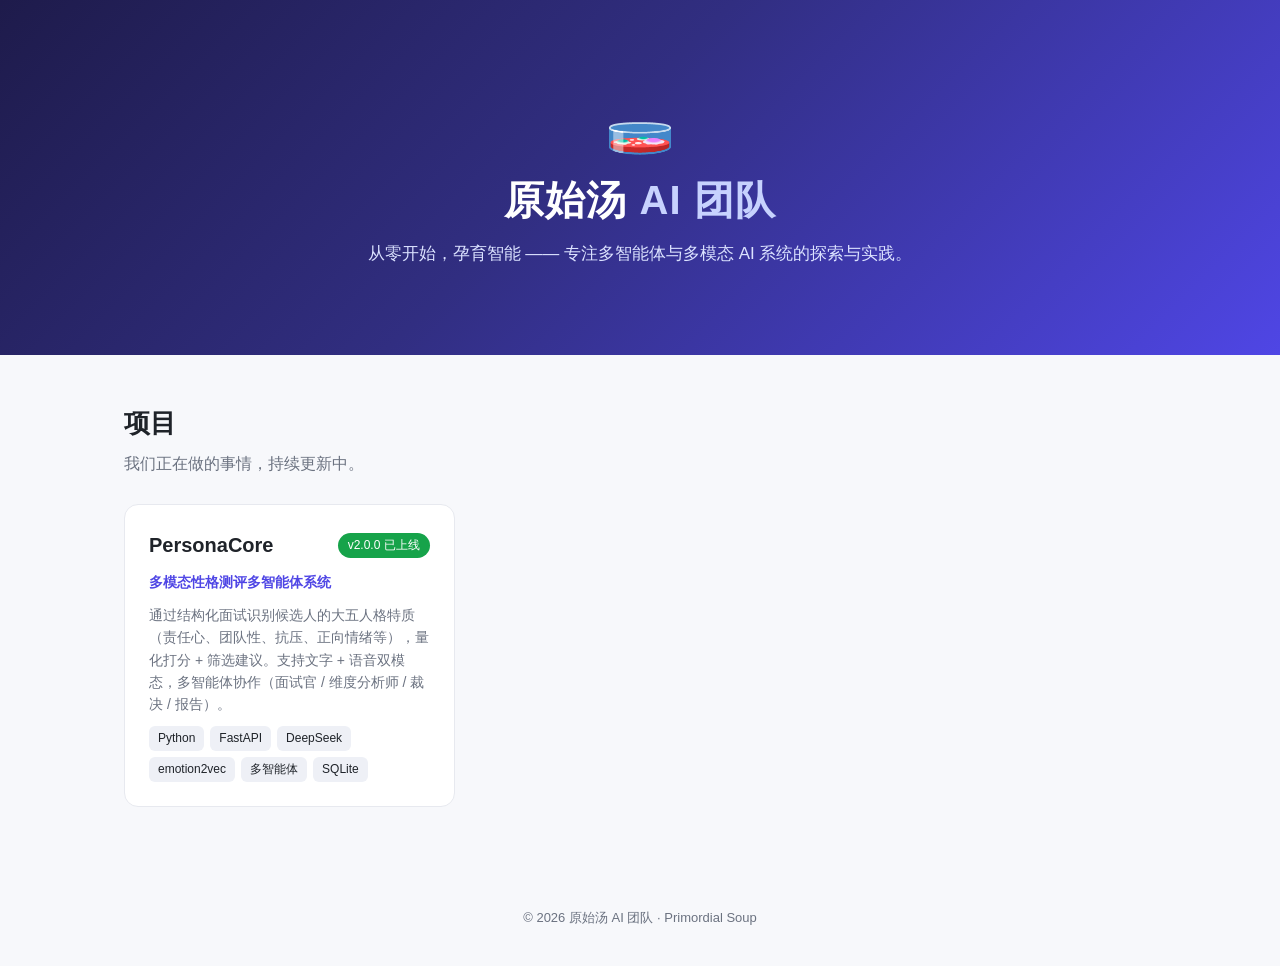
==== index.html @ a3a83696 "初始提交：原始汤 AI 团队网站 - 首页 hero + 项目展示（PersonaCore 首个项目） - 项目数据驱动（projects.js），新增项目只需加一条数据  Co-Authored-B" ====
<!DOCTYPE html>
<html lang="zh-CN">
<head>
<meta charset="utf-8">
<meta name="viewport" content="width=device-width, initial-scale=1">
<title>原始汤 AI 团队 · Primordial Soup</title>
<link rel="stylesheet" href="style.css">
</head>
<body>
  <header class="hero">
    <div class="hero-inner">
      <div class="logo">🧫</div>
      <h1>原始汤 <span>AI 团队</span></h1>
      <p class="sub">从零开始，孕育智能 —— 专注多智能体与多模态 AI 系统的探索与实践。</p>
    </div>
  </header>

  <main>
    <section class="projects">
      <h2>项目</h2>
      <p class="section-desc">我们正在做的事情，持续更新中。</p>
      <div id="projects" class="grid"></div>
    </section>
  </main>

  <footer>
    <p>© 2026 原始汤 AI 团队 · Primordial Soup</p>
  </footer>

  <script src="projects.js"></script>
</body>
</html>
---- style.css ----
:root {
  --bg: #f7f8fb;
  --card: #ffffff;
  --text: #1f2329;
  --muted: #6b7280;
  --primary: #4f46e5;
  --primary-2: #7c3aed;
  --border: #e7e9ef;
  --accent: #0ea5e9;
}

* { box-sizing: border-box; }
body {
  margin: 0;
  font-family: -apple-system, BlinkMacSystemFont, "PingFang SC", "Microsoft YaHei", sans-serif;
  background: var(--bg);
  color: var(--text);
  line-height: 1.6;
}

/* Hero */
.hero {
  background: linear-gradient(135deg, #1e1b4b 0%, #312e81 45%, #4f46e5 100%);
  color: #fff;
  text-align: center;
  padding: 96px 24px 88px;
}
.hero-inner { max-width: 720px; margin: 0 auto; }
.logo { font-size: 56px; line-height: 1; }
.hero h1 { font-size: 40px; margin: 16px 0 8px; letter-spacing: 1px; }
.hero h1 span { color: #c7d2fe; }
.hero .sub { font-size: 17px; color: #dbe2ff; margin: 0; }

/* Projects */
main { max-width: 1080px; margin: 0 auto; padding: 48px 24px 64px; }
.projects h2 { font-size: 26px; margin: 0 0 6px; }
.section-desc { color: var(--muted); margin: 0 0 28px; }

.grid {
  display: grid;
  grid-template-columns: repeat(auto-fill, minmax(320px, 1fr));
  gap: 20px;
}

.card {
  display: flex;
  flex-direction: column;
  gap: 10px;
  background: var(--card);
  border: 1px solid var(--border);
  border-radius: 14px;
  padding: 24px;
  text-decoration: none;
  color: var(--text);
  transition: transform .18s ease, box-shadow .18s ease;
}
.card:hover {
  transform: translateY(-4px);
  box-shadow: 0 12px 32px rgba(31, 35, 41, .12);
}

.card-head { display: flex; align-items: center; justify-content: space-between; gap: 12px; }
.card-head h3 { margin: 0; font-size: 20px; }
.status {
  font-size: 12px;
  color: #fff;
  background: #16a34a;
  border-radius: 20px;
  padding: 3px 10px;
  white-space: nowrap;
}
.tagline { margin: 0; font-size: 14px; color: var(--primary); font-weight: 600; }
.desc { margin: 0; font-size: 14px; color: var(--muted); flex: 1; }

.tech { display: flex; flex-wrap: wrap; gap: 6px; }
.tag {
  font-size: 12px;
  color: var(--text);
  background: #eef0f6;
  border-radius: 6px;
  padding: 3px 9px;
}

/* Footer */
footer { text-align: center; color: var(--muted); font-size: 13px; padding: 24px; }
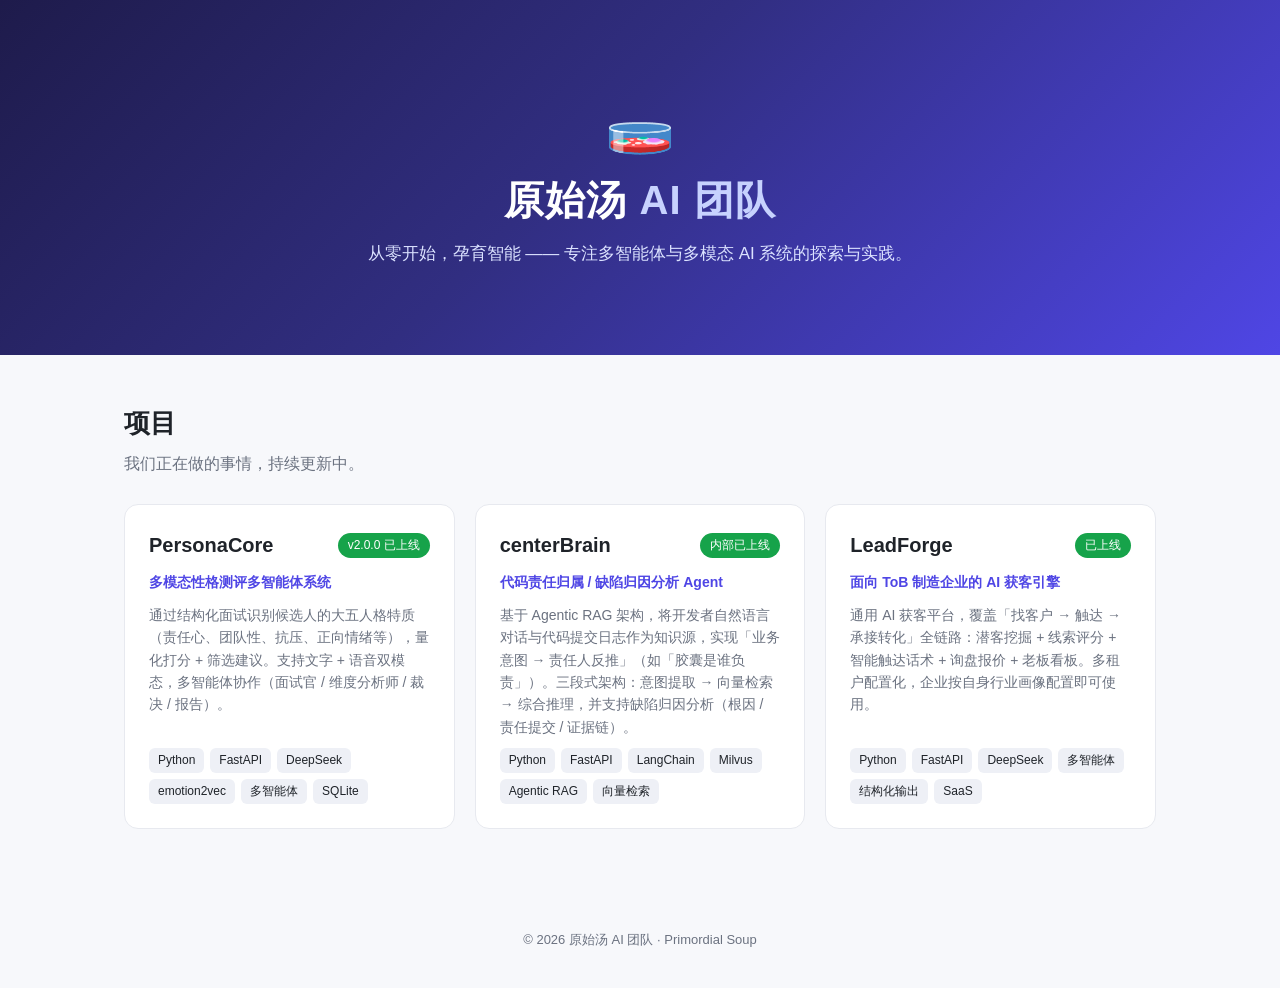
==== commit 737ef5b2: "fix: projects.js 加版本号破除浏览器缓存 Co-Authored-By: Claude <noreply@anthropic.com>" ====
--- a/index.html
+++ b/index.html
@@ -27,6 +27,6 @@
     <p>© 2026 原始汤 AI 团队 · Primordial Soup</p>
   </footer>
 
-  <script src="projects.js"></script>
+  <script src="projects.js?v=20260821"></script>
 </body>
 </html>
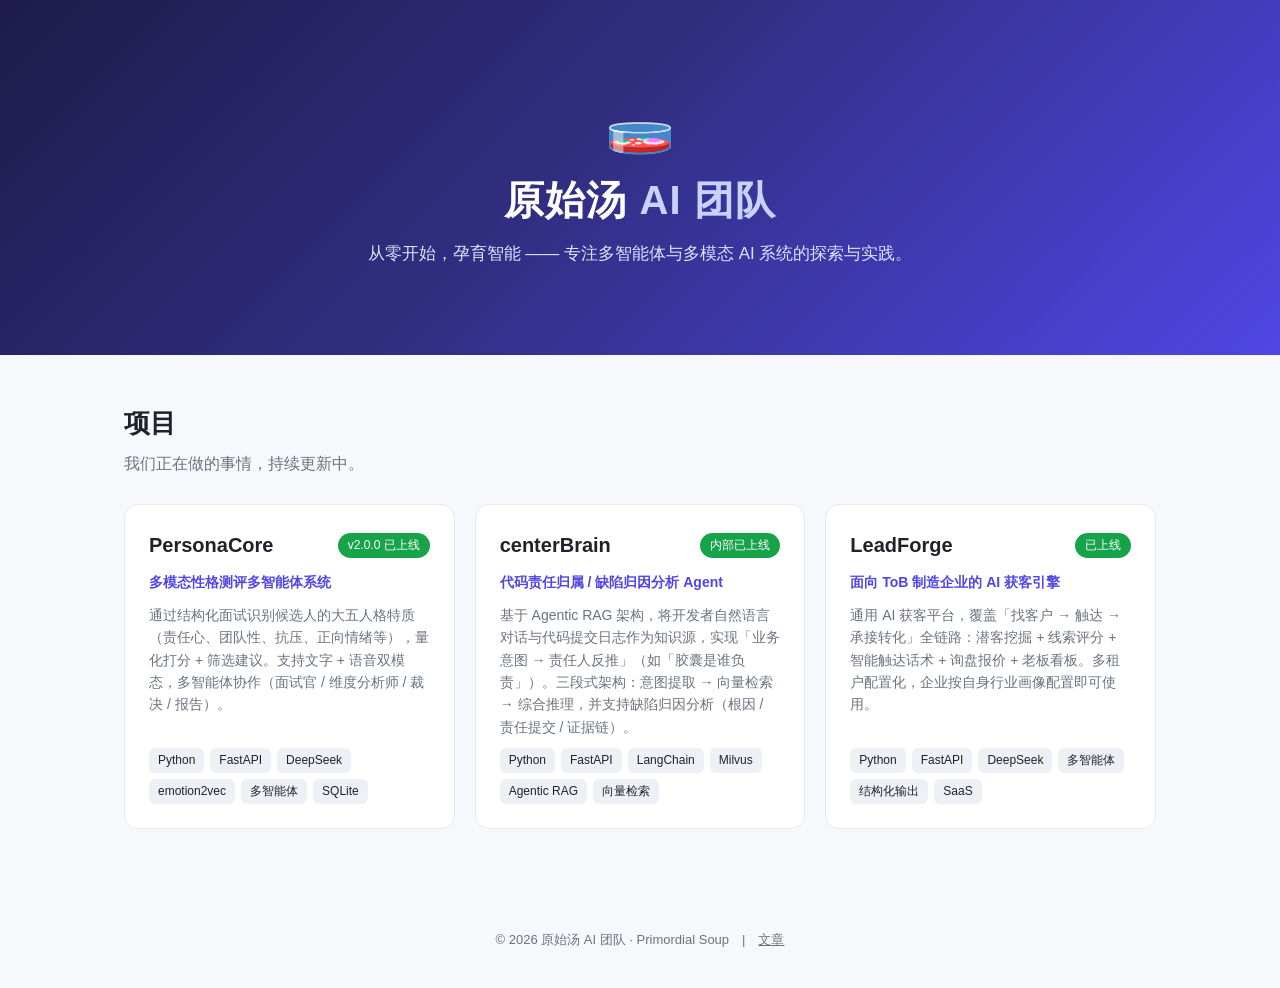
==== commit 8d8cb113: "feat: 团队站新增文章模块（后台编辑 + Markdown） - server.py：FastAPI + SQLite 文章 CRUD + 密码登录 - admin.html：后台编辑器（登录/新" ====
--- a/index.html
+++ b/index.html
@@ -24,7 +24,7 @@
   </main>
 
   <footer>
-    <p>© 2026 原始汤 AI 团队 · Primordial Soup</p>
+    <p>© 2026 原始汤 AI 团队 · Primordial Soup　|　<a href="/articles" style="color:var(--muted)">文章</a></p>
   </footer>
 
   <script src="projects.js?v=20260821"></script>
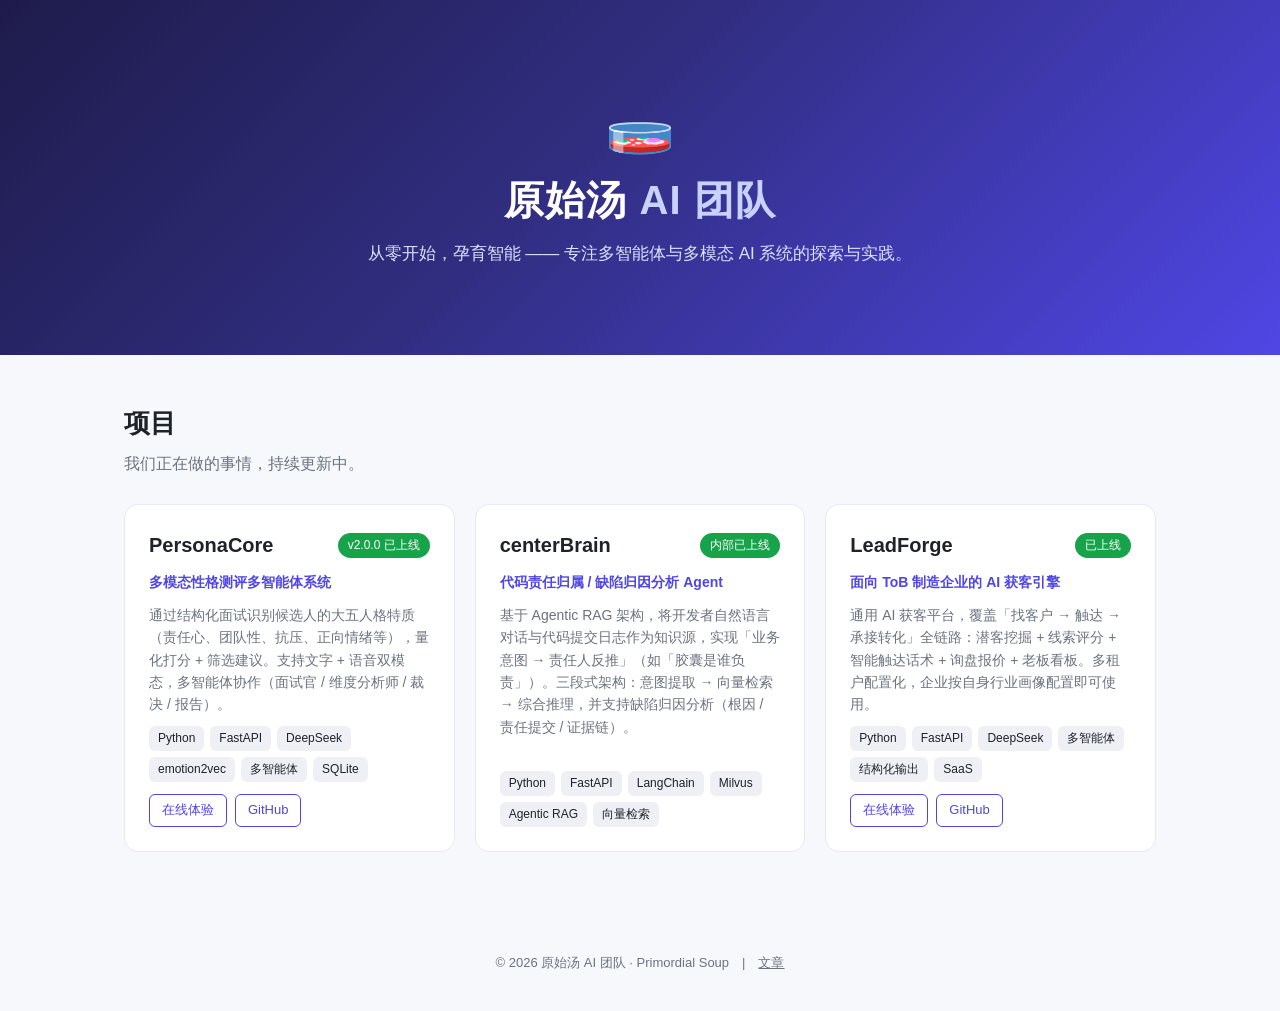
==== commit 428c652e: "feat: 项目卡片同时提供在线体验 + GitHub 链接 Co-Authored-By: Claude <noreply@anthropic.com>" ====
--- a/index.html
+++ b/index.html
@@ -27,6 +27,6 @@
     <p>© 2026 原始汤 AI 团队 · Primordial Soup　|　<a href="/articles" style="color:var(--muted)">文章</a></p>
   </footer>
 
-  <script src="projects.js?v=20260821"></script>
+  <script src="projects.js?v=20260827"></script>
 </body>
 </html>
--- a/style.css
+++ b/style.css
@@ -80,6 +80,17 @@
   border-radius: 6px;
   padding: 3px 9px;
 }
+.links { display: flex; gap: 8px; margin-top: 2px; }
+.cardlink {
+  font-size: 13px;
+  color: var(--primary);
+  text-decoration: none;
+  padding: 5px 12px;
+  border: 1px solid var(--primary);
+  border-radius: 6px;
+  transition: background .15s, color .15s;
+}
+.cardlink:hover { background: var(--primary); color: #fff; }
 
 /* Footer */
 footer { text-align: center; color: var(--muted); font-size: 13px; padding: 24px; }
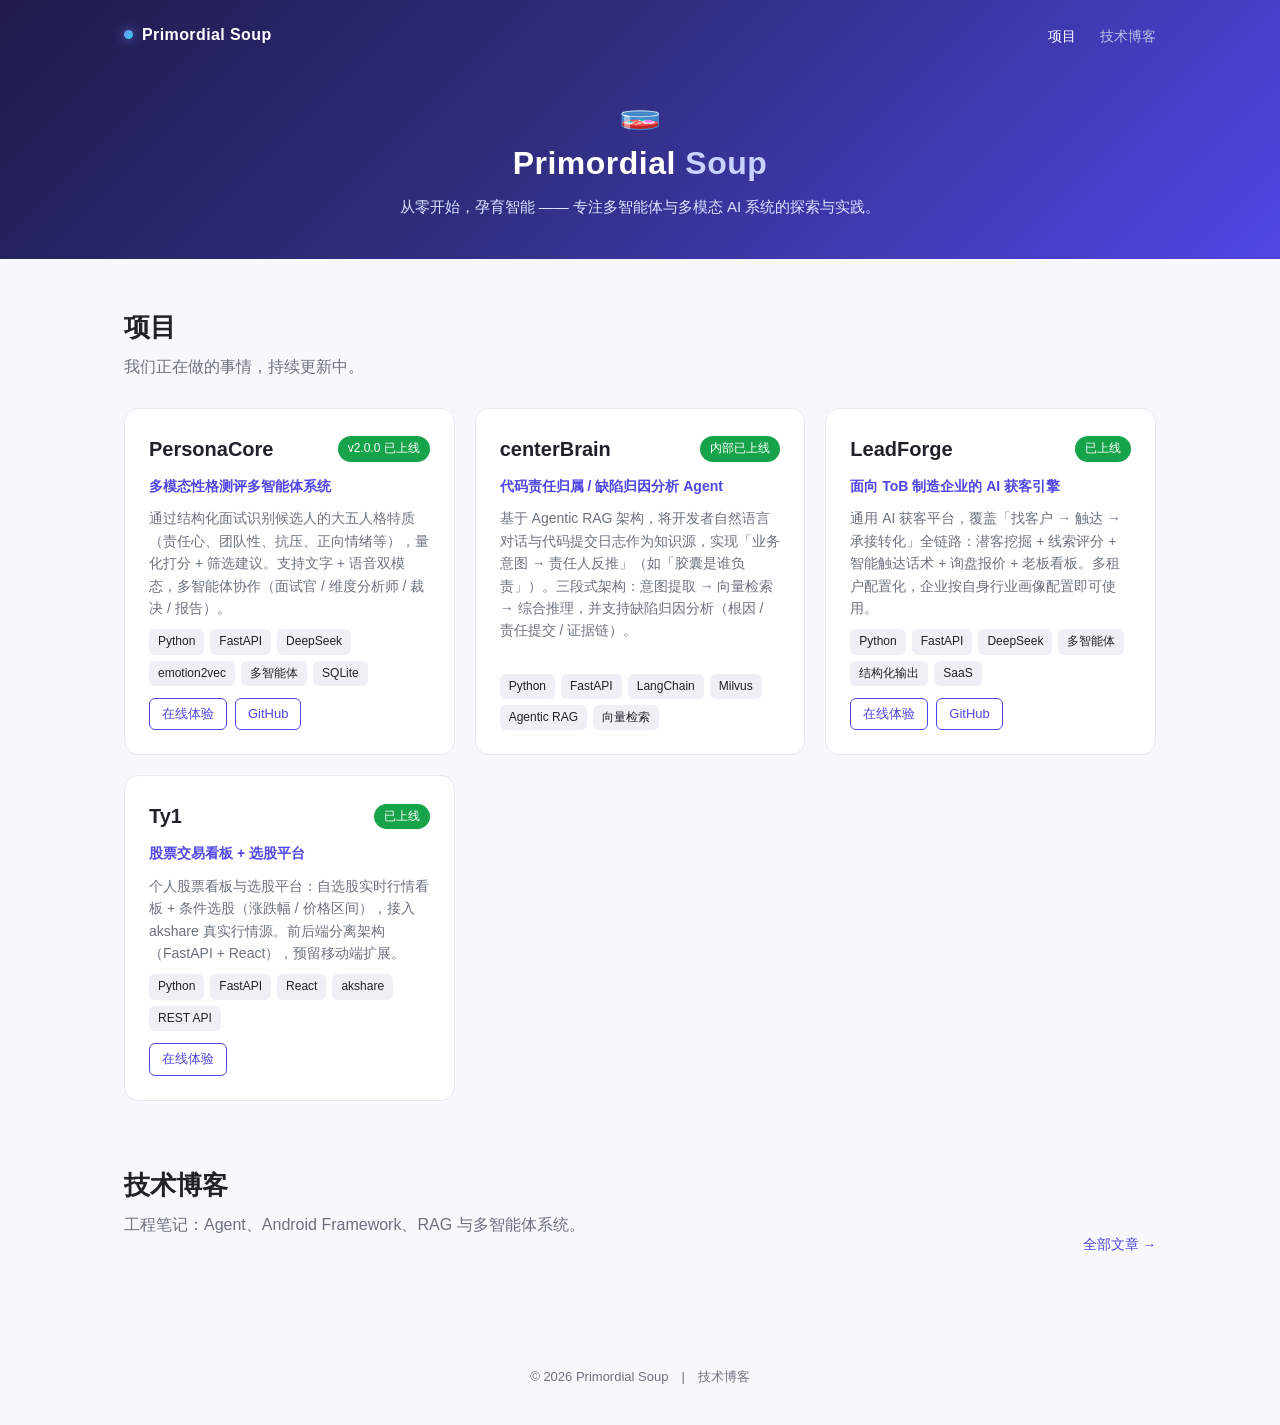
==== commit f4c2d708: "feat: 新增技术博客板块，品牌改英文，接入域名与 HTTPS - 新增 /blog：Markdown 文章 + 合集分组 + 语法高亮 + 目录 + 阅读进度 - 12 篇长文（Agent 生产化" ====
--- a/index.html
+++ b/index.html
@@ -3,14 +3,23 @@
 <head>
 <meta charset="utf-8">
 <meta name="viewport" content="width=device-width, initial-scale=1">
-<title>原始汤 AI 团队 · Primordial Soup</title>
-<link rel="stylesheet" href="style.css">
+<title>Primordial Soup · AI Team</title>
+<link rel="stylesheet" href="style.css?v=20261023a">
 </head>
 <body>
   <header class="hero">
+    <nav class="site-nav site-nav--dark">
+      <div class="site-nav-inner">
+        <a class="brand" href="/"><span class="dot"></span>Primordial Soup</a>
+        <div class="links">
+          <a href="/" class="active">项目</a>
+          <a href="/blog">技术博客</a>
+        </div>
+      </div>
+    </nav>
     <div class="hero-inner">
       <div class="logo">🧫</div>
-      <h1>原始汤 <span>AI 团队</span></h1>
+      <h1>Primordial <span>Soup</span></h1>
       <p class="sub">从零开始，孕育智能 —— 专注多智能体与多模态 AI 系统的探索与实践。</p>
     </div>
   </header>
@@ -21,12 +30,49 @@
       <p class="section-desc">我们正在做的事情，持续更新中。</p>
       <div id="projects" class="grid"></div>
     </section>
+
+    <section class="blog-strip">
+      <div class="strip-head">
+        <div>
+          <h2>技术博客</h2>
+          <p class="section-desc">工程笔记：Agent、Android Framework、RAG 与多智能体系统。</p>
+        </div>
+        <a class="more" href="/blog">全部文章 →</a>
+      </div>
+      <div id="latestPosts" class="grid"></div>
+    </section>
   </main>
 
   <footer>
-    <p>© 2026 原始汤 AI 团队 · Primordial Soup　|　<a href="/articles" style="color:var(--muted)">文章</a></p>
+    <p>© 2026 Primordial Soup　|　<a href="/blog">技术博客</a></p>
   </footer>
 
   <script src="projects.js?v=20260827"></script>
+  <script>
+    // 首页只展示最新 3 篇博客，数据来自 /api/blog
+    (function () {
+      var box = document.getElementById("latestPosts");
+      function esc(s) {
+        return String(s == null ? "" : s).replace(/[&<>"']/g, function (c) {
+          return { "&": "&amp;", "<": "&lt;", ">": "&gt;", '"': "&quot;", "'": "&#39;" }[c];
+        });
+      }
+      fetch("/api/blog")
+        .then(function (r) { return r.json(); })
+        .then(function (data) {
+          var posts = (data.posts || []).slice(-3).reverse();
+          if (!posts.length) { box.innerHTML = ""; return; }
+          box.innerHTML = posts.map(function (p, i) {
+            return '<a class="post-card" href="/blog/' + encodeURIComponent(p.slug) + '">' +
+              '<span class="p-num">' + (i === 0 ? "最新 · " : "") + esc(p.series || "技术博客") + "</span>" +
+              "<h3>" + esc(p.title) + "</h3>" +
+              "<p>" + esc(p.excerpt) + "</p>" +
+              '<div class="p-meta"><span>' + (p.reading || 1) + " 分钟阅读</span></div>" +
+              "</a>";
+          }).join("");
+        })
+        .catch(function () { box.innerHTML = ""; });
+    })();
+  </script>
 </body>
 </html>
--- a/style.css
+++ b/style.css
@@ -23,13 +23,13 @@
   background: linear-gradient(135deg, #1e1b4b 0%, #312e81 45%, #4f46e5 100%);
   color: #fff;
   text-align: center;
-  padding: 96px 24px 88px;
+  padding: 0 24px 40px;
 }
-.hero-inner { max-width: 720px; margin: 0 auto; }
-.logo { font-size: 56px; line-height: 1; }
-.hero h1 { font-size: 40px; margin: 16px 0 8px; letter-spacing: 1px; }
+.hero-inner { max-width: 720px; margin: 0 auto; padding-top: 24px; }
+.logo { font-size: 34px; line-height: 1; }
+.hero h1 { font-size: 32px; margin: 10px 0 6px; letter-spacing: .5px; }
 .hero h1 span { color: #c7d2fe; }
-.hero .sub { font-size: 17px; color: #dbe2ff; margin: 0; }
+.hero .sub { font-size: 15px; color: #dbe2ff; margin: 0; }
 
 /* Projects */
 main { max-width: 1080px; margin: 0 auto; padding: 48px 24px 64px; }
@@ -94,3 +94,88 @@
 
 /* Footer */
 footer { text-align: center; color: var(--muted); font-size: 13px; padding: 24px; }
+footer a { color: var(--muted); text-decoration: none; }
+footer a:hover { color: var(--primary); }
+
+/* ============================================================
+   顶部导航（首页 / 博客 / 文章页共用）
+   ============================================================ */
+.site-nav { position: relative; z-index: 5; }
+.site-nav-inner {
+  display: flex; align-items: center; justify-content: space-between;
+  gap: 20px; max-width: 1080px; margin: 0 auto; padding: 22px 24px;
+}
+.site-nav .brand {
+  display: flex; align-items: center; gap: 9px;
+  font-weight: 700; font-size: 16px; letter-spacing: .4px; text-decoration: none;
+}
+.site-nav .brand .dot {
+  width: 9px; height: 9px; border-radius: 50%; flex: none;
+  background: linear-gradient(135deg, #818cf8, #22d3ee);
+  box-shadow: 0 0 12px rgba(129, 140, 248, .8);
+}
+.site-nav .links { display: flex; align-items: center; gap: 24px; }
+.site-nav .links a { font-size: 14px; text-decoration: none; transition: color .15s; }
+.site-nav--dark { color: #e7eaff; }
+.site-nav--dark .brand { color: #fff; }
+.site-nav--dark .links a { color: #b9c1e8; }
+.site-nav--dark .links a:hover, .site-nav--dark .links a.active { color: #fff; }
+.site-nav--light {
+  color: var(--text);
+  background: rgba(255, 255, 255, .92);
+  border-bottom: 1px solid var(--border);
+  -webkit-backdrop-filter: blur(8px); backdrop-filter: blur(8px);
+}
+.site-nav--light .brand { color: var(--text); }
+.site-nav--light .links a { color: var(--muted); }
+.site-nav--light .links a:hover, .site-nav--light .links a.active { color: var(--primary); }
+
+/* ============================================================
+   首页「技术博客」板块
+   ============================================================ */
+.blog-strip { margin-top: 64px; }
+.strip-head {
+  display: flex; align-items: flex-end; justify-content: space-between;
+  gap: 16px; margin-bottom: 4px;
+}
+.strip-head h2 { font-size: 26px; margin: 0 0 6px; }
+.strip-head .more {
+  font-size: 13.5px; color: var(--primary); text-decoration: none;
+  padding-bottom: 6px; white-space: nowrap;
+}
+.strip-head .more:hover { text-decoration: underline; }
+.blog-strip .section-desc { margin-bottom: 24px; }
+
+.post-card {
+  position: relative; overflow: hidden;
+  display: flex; flex-direction: column; gap: 10px;
+  background: var(--card); border: 1px solid var(--border);
+  border-radius: 14px; padding: 22px 22px 20px;
+  text-decoration: none; color: var(--text);
+  transition: transform .18s ease, box-shadow .18s ease;
+}
+.post-card::before {
+  content: ""; position: absolute; left: 0; top: 0; bottom: 0; width: 3px;
+  background: linear-gradient(180deg, #6366f1, #22d3ee);
+  opacity: .9;
+}
+.post-card:hover { transform: translateY(-4px); box-shadow: 0 12px 32px rgba(31, 35, 41, .12); }
+.post-card .p-num {
+  font-family: ui-monospace, SFMono-Regular, Menlo, Consolas, monospace;
+  font-size: 10.5px; letter-spacing: .14em;
+  color: #9aa2b8;
+}
+.post-card h3 { margin: 0; font-size: 17px; line-height: 1.5; letter-spacing: -.01em; }
+.post-card p {
+  margin: 0; font-size: 13.5px; color: var(--muted); line-height: 1.75;
+  display: -webkit-box; -webkit-line-clamp: 3; -webkit-box-orient: vertical;
+  overflow: hidden;
+}
+.post-card .p-meta { display: flex; gap: 7px; font-size: 12px; color: #98a0b3; margin-top: 2px; }
+
+@media (max-width: 560px) {
+  .site-nav-inner { padding: 18px; }
+  .site-nav .links { gap: 14px; }
+  .site-nav .links a { font-size: 13px; }
+  .strip-head { flex-direction: column; align-items: flex-start; }
+}
